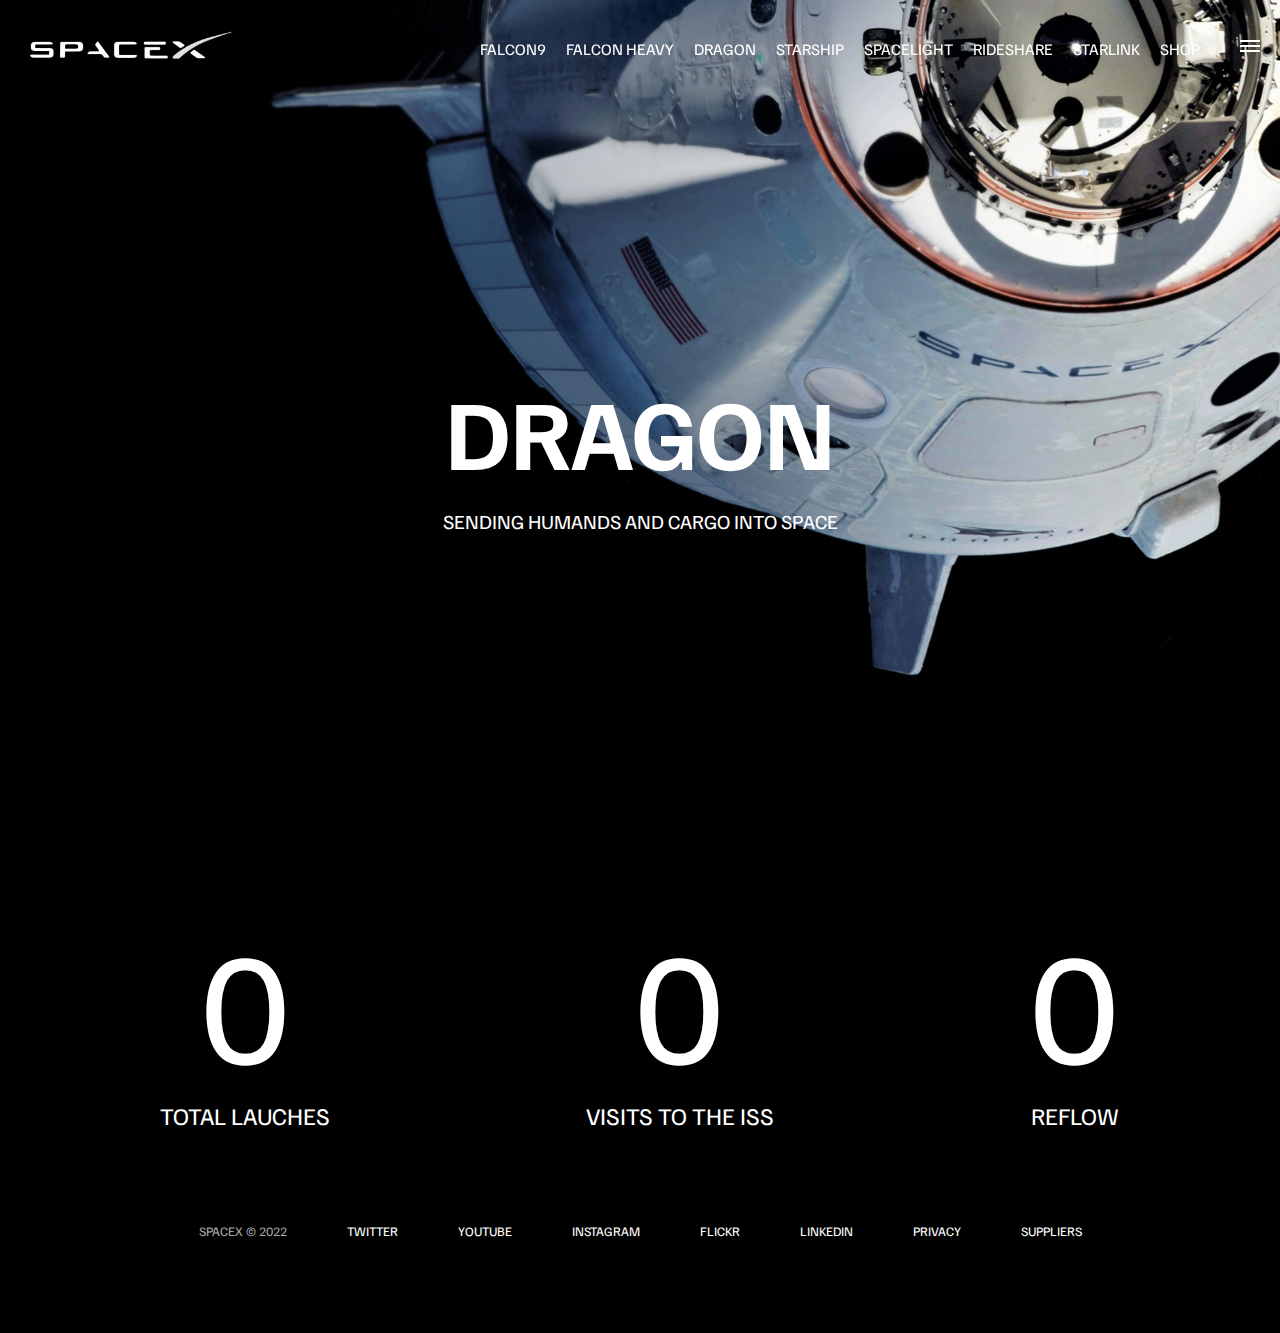
==== dragon.html @ dde465ce "Commit1" ====
<!DOCTYPE html>
<html lang="en">

<head>
    <meta charset="UTF-8">
    <meta http-equiv="X-UA-Compatible" content="IE=edge">
    <meta name="viewport" content="width=device-width, initial-scale=1.0">
    <link rel="stylesheet" href="css/style.css">
    <script src="js/script.js" defer></script>
    <title>SpaceX - Dragon</title>
</head>

<body>
    <div id="overlay"></div>
    <div id="mobile-menu" class="mobile-main-menu">
        <ul>
            <li><a href="#">Mission</a></li>
            <li><a href="#">Lauches</a></li>
            <li><a href="#">Carrers</a></li>
            <li><a href="#">Updates</a></li>
            <li><a href="#">Shop</a></li>
            <li class="mobile-only"><a href="falcon9.html">Falcon9</a></li>
            <li class="mobile-only"><a href="falcon-heavy.html">Falcon Heavy</a></li>
            <li class="mobile-only"><a href="dragon.html">Dragon</a></li>
            <li class="mobile-only"><a href="starship.html">Starship</a></li>
            <li class="mobile-only"><a href="space-light.html">Spacelight</a></li>
            <li class="mobile-only"><a href="rideshare.html">Rideshare</a></li>
            <li class="mobile-only"><a href="starlink.html">Starlink</a></li>
        </ul>
    </div>
    <header class="main-header">
        <div class="logo">
            <a href="index.html">
                <img src="img/logo.png" alt="SpaceX">
            </a>
        </div>
        <nav class="desktop-main-menu">
            <ul>
                <li><a href="falcon9.html">Falcon9</a></li>
                <li><a href="falcon-heavy.html">Falcon Heavy</a></li>
                <li><a href="dragon.html">Dragon</a></li>
                <li><a href="starship.html">Starship</a></li>
                <li><a href="space-light.html">Spacelight</a></li>
                <li><a href="rideshare.html">Rideshare</a></li>
                <li><a href="starlink.html">Starlink</a></li>
                <li><a href="shop.html">Shop</a></li>
            </ul>
        </nav>
    </header>

    <!-- Hamburger Menu -->
    <button id="menu-btn" class="hamburger" type="button">
        <span class="hamburger-top"></span>
        <span class="hamburger-middle"></span>
        <span class="hamburger-bottom"></span>
    </button>

    <section class="section-animate bg-dragon"></section>
    <div class="section-inner-center">
        <h3>Dragon</h3>
        <p>Sending humands and cargo into space</p>
    </div>

    <div class="stats">
        <div>
            <span class="counter" data-target="34">0</span>
            <h4>Total Lauches</h4>
        </div>
        <div>
            <span class="counter" data-target="31">0</span>
            <h4>Visits to the ISS</h4>
        </div>
        <div>
            <span class="counter" data-target="13">0</span>
            <h4>Reflow</h4>
        </div>
    </div>

    <footer>
        <ul>
            <li>SpaceX &copy; 2022</li>
            <li><a href="#">Twitter</a></li>
            <li><a href="#">YouTube</a></li>
            <li><a href="#">Instagram</a></li>
            <li><a href="#">Flickr</a></li>
            <li><a href="#">LinkedIn</a></li>
            <li><a href="#">Privacy</a></li>
            <li><a href="#">Suppliers</a></li>
        </ul>
    </footer>
</body>

</html>
---- css/style.css ----
@import url('https://fonts.googleapis.com/css2?family=Familjen+Grotesk:wght@400;600;700&display=swap');

*,
*::before,
*::after {
    margin: 0;
    padding: 0;
    box-sizing: border-box;
}

body {
    font-family: 'Familjen Grotesk';
    background: #000;
    color: #fff
}

a {
    text-decoration: none;
    color: #fff;
}

ul {
    list-style: none;
}

/* Header/Navbar */
.main-header {
    position: fixed;
    top: 0;
    left: 0;
    width: 100%;
    z-index: 3;
    display: flex;
    justify-content: space-between;
    align-items: center;
    text-transform: uppercase;
    height: 100px;
    padding: 0 30px;
}

/* Logo */
.logo {
    width: 210px;
    height: auto;
}

.logo img {
    display: block;
    width: 100%;
    height: auto;
}

/* Desktop Menu */
.desktop-main-menu {
    margin-right: 50px;

}

.desktop-main-menu ul {
    display: flex;
}

.desktop-main-menu ul li {
    position: relative;
    margin-left: 20px;
    padding-bottom: 2px;
}

/* Menu item bottom border */
.desktop-main-menu ul li a::after {
    content: '';
    position: absolute;
    bottom: 0;
    left: 0;
    width: 100%;
    height: 1px;
    background: #fff;
    transform: scaleX(0);
    transition: transform 0.6s cubic-bezier(0.19, 1, 0.22, 1);
    transform-origin: right center;
}

.desktop-main-menu ul li a:hover::after {
    transform: scaleX(1);
    transform-origin: left center;
    transition-duration: 0.4s;
}

/* Sections */
section {
    position: relative;
    height: 100vh;
    background-position: center center;
    background-repeat: no-repeat;
    background-size: cover;
    text-transform: uppercase;
}

.section-inner {
    position: absolute;
    bottom: 200px;
    left: 150px;
    max-width: 560px;
}

.section-inner h4 {
    font-size: 22px;
    margin-bottom: 5px;
    font-weight: 300;
    animation: fadeInUp 0.5s ease-in-out;
}

.section-inner h2 {
    font-size: 50px;
    font-weight: 700;
    margin-bottom: 20px;
    animation: fadeInUp 0.5s ease-in-out 0.2s;
    /*Stop from showing at start*/
    animation-fill-mode: both;
}

.section-inner a {
    animation: fadeInUp 0.5s ease-in-out 0.4s;
    /* Stop from showing at start*/
    animation-fill-mode: both;
}

/* Background images */
.section-a {
    background-image: url('../img/section-a.webp');
}

.section-b {
    background-image: url('../img/section-b.webp');
}

.section-c {
    background-image: url('../img/section-c.webp');
}

.section-d {
    background-image: url('../img/section-d.webp');
}

.section-e {
    background-image: url('../img/section-e.webp');
}

.section-f {
    background-image: url('../img/section-f.webp');
}

.btn {
    position: relative;
    display: inline-block;
    cursor: pointer;
    text-align: center;
    min-width: 130px;
    padding: 15px 50px;
    margin-top: 10px;
    border: 2px solid #fff;
    text-transform: uppercase;
    font-weight: bold;
    overflow: hidden;
    z-index: 2;
}

.btn:hover span {
    color: #000;
}

.btn .hover {
    position: absolute;
    top: 0;
    left: 0;
    width: 100%;
    height: 100%;
    background-color: #fff;
    color: #000;
    z-index: -1;
    transform: translateY(100%);
    transition: transform 0.6s cubic-bezier(0.19, 1, 0.22, 1);
}

.btn:hover .hover {
    transform: translateY(0);
}

.scroll-arrow {
    position: absolute;
    bottom: 50px;
    left: 50%;
    transform: translateX(-50%);
    animation: fadeBounce 5s infinite;
}

/* Footer */
footer {
    position: relative;
    padding: 55px 0;
}

footer ul {
    display: flex;
    justify-content: center;
    align-items: center;
    flex-wrap: wrap;
}

footer ul li {
    margin: 30px;
    color: #aaa;
    text-transform: uppercase;
    font-size: 13px;
    line-height: 2.5;
}

footer ul li a {
    color: #fff;
    transition: color 0.6s;
}

footer ul li a:hover {
    color: #aaa;
}

/* Hamburger Menu */
.hamburger {
    position: fixed;
    top: 40px;
    right: 20px;
    z-index: 10;
    cursor: pointer;
    width: 20px;
    height: 20px;
    background: none;
    border: none;
}

.hamburger-top,
.hamburger-middle,
.hamburger-bottom {
    position: absolute;
    width: 20px;
    height: 2px;
    top: 0;
    left: 0;
    background: #fff;
    transition: all 0.4s;
}

.hamburger-middle {
    transform: translateY(5px);
}

.hamburger-bottom {
    transform: translateY(10px);
}

/* Transition hamburger to X when hover */
.hamburger:hover:not(.open) .hamburger-top {
    transform: translateY(-2px);
}

.hamburger:hover:not(.open) .hamburger-bottom {
    transform: translateY(12px);
}

/* Transition hamburger to X when open */
.open {
    transform: rotate(90deg);
}

.open .hamburger-top {
    transform: rotate(45deg) translateY(18px) translateX(18px);
}

.open .hamburger-middle {
    display: none;
}

.open .hamburger-bottom {
    transform: rotate(-45deg) translateY(18px) translateX(-18px);
}

/* Overlay */
.overlay-show {
    position: fixed;
    top: 0;
    left: 0;
    width: 100%;
    height: 100%;
    background-color: rgba(0, 0, 0, 0.5);
    z-index: 3;
}

/* Stop body scoll */
.stop-scrolling {
    overflow: hidden;
}

/* Hide mobile main menu items */
.mobile-only {
    display: none;
}

/* Mobile menu */
.mobile-main-menu {
    position: fixed;
    top: 0;
    right: 0;
    width: 350px;
    height: 100%;
    background: #000;
    z-index: 4;
    display: flex;
    align-items: center;
    justify-content: center;
    transform: translateX(100%);
    transition: transform 0.6s cubic-bezier(0.19, 1, 0.22, 1);
}

/* Bring menu from right */
.show-menu {
    transform: translateX(0);
}

.mobile-main-menu ul {
    display: flex;
    flex-direction: column;
    align-items: end;
    justify-content: center;
    padding: 50px;
    width: 100%;
}

.mobile-main-menu ul li {
    margin-bottom: 20px;
    font-size: 18px;
    text-transform: uppercase;
    border-bottom: 1px #555 dotted;
    width: 100%;
    text-align: right;
    padding-bottom: 8px;
}

.mobile-main-menu ul li a {
    color: #fff;
    transition: color 0.6s;
}

.mobile-main-menu ul li a:hover {
    color: #aaa;
}

/* Inner pages */
.bg-falcon-9 {
    background-image: url('../img/falcon-9.webp');
}

.bg-falcon-heavy {
    background-image: url('../img/falcon-heavy.webp');
}

.bg-dragon {
    background-image: url('../img/dragon.webp');
}

.section-animate {
    animation: fadeIn 2s ease-in-out;
}

.section-inner-center {
    position: absolute;
    top: 50%;
    left: 50%;
    transform: translate(-50%, -50%);
    text-transform: uppercase;
    text-align: center;
    width: 80%;
}

.section-inner-center h3 {
    font-size: 100px;
    margin-bottom: 15px;
    animation: fadeInUp 0.5s ease-in-out;
}

.section-inner-center p {
    font-size: 20px;
    animation: fadeInUp 0.5s ease-in-out 0.2s;
    animation-fill-mode: both;
}

/* Stats */
.stats {
    max-width: 960px;
    margin: 0 auto;
    display: flex;
    align-items: center;
    justify-content: space-between;
    text-align: center;
    text-transform: uppercase;
}

.stats div span {
    font-size: 160px;
}

.stats div h4 {
    font-size: 24px;
    font-weight: 300;
}

/* Animations */
@keyframes fadeInUp {
    0% {
        opacity: 0;
        transform: translateY(140px);
    }

    100% {
        opacity: 100;
        transform: translateY(0);
    }
}

@keyframes fadeIn {
    0% {
        opacity: 0;
    }

    100% {
        opacity: 100;
    }
}

@keyframes fadeBounce {

    0%,
    20%,
    50%,
    80%,
    100% {
        opacity: 0;
        transform: translateY(-20px);
    }

    40% {
        opacity: 1;
        transform: translateY(0);
    }
}

/* Media Queries */
@media(max-width:960px) {

    /* Hide desktop menu */
    .desktop-main-menu {
        display: none;
    }

    /* Show main mobile items */
    .mobile-only {
        display: block;
    }

    .section-inner-center h3 {
        font-size: 75px;
    }
}

@media(max-width: 600px) {
    .section-inner {
        bottom: 75px;
        left: 20px;
    }

    .section-inner h2 {
        font-size: 40px;
    }

    footer ul li:first-child {
        position: absolute;
        top: 30px;
        /* left: 50%; */
        /* transform: translate(-50%, -50%); */
    }

    footer ul li {
        margin-right: 15px;
    }

    .logo {
        width: 150px;
        margin: auto;
    }

    .section-inner-center h3 {
        font-size: 50px;
    }

    /* Stats */
    .stats {
        flex-direction: column;
    }

    .stats div {
        margin-bottom: 20px;
    }
}
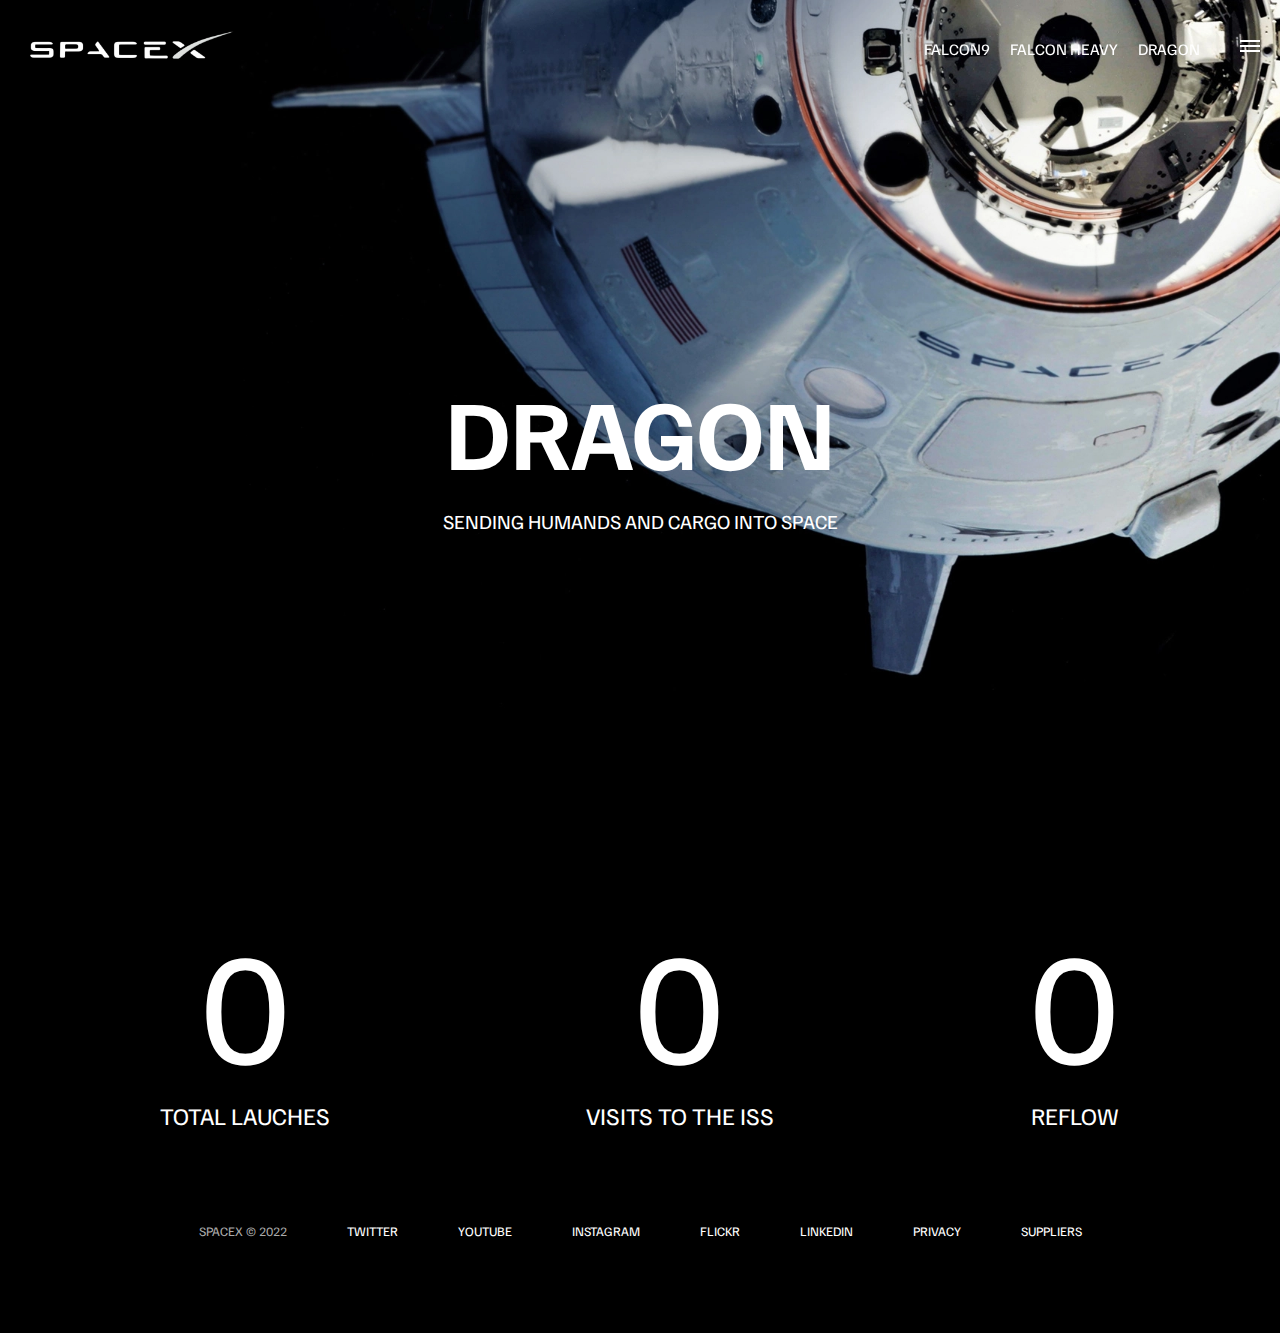
==== commit c8994f93: "Nav fix" ====
--- a/dragon.html
+++ b/dragon.html
@@ -39,11 +39,6 @@
                 <li><a href="falcon9.html">Falcon9</a></li>
                 <li><a href="falcon-heavy.html">Falcon Heavy</a></li>
                 <li><a href="dragon.html">Dragon</a></li>
-                <li><a href="starship.html">Starship</a></li>
-                <li><a href="space-light.html">Spacelight</a></li>
-                <li><a href="rideshare.html">Rideshare</a></li>
-                <li><a href="starlink.html">Starlink</a></li>
-                <li><a href="shop.html">Shop</a></li>
             </ul>
         </nav>
     </header>
